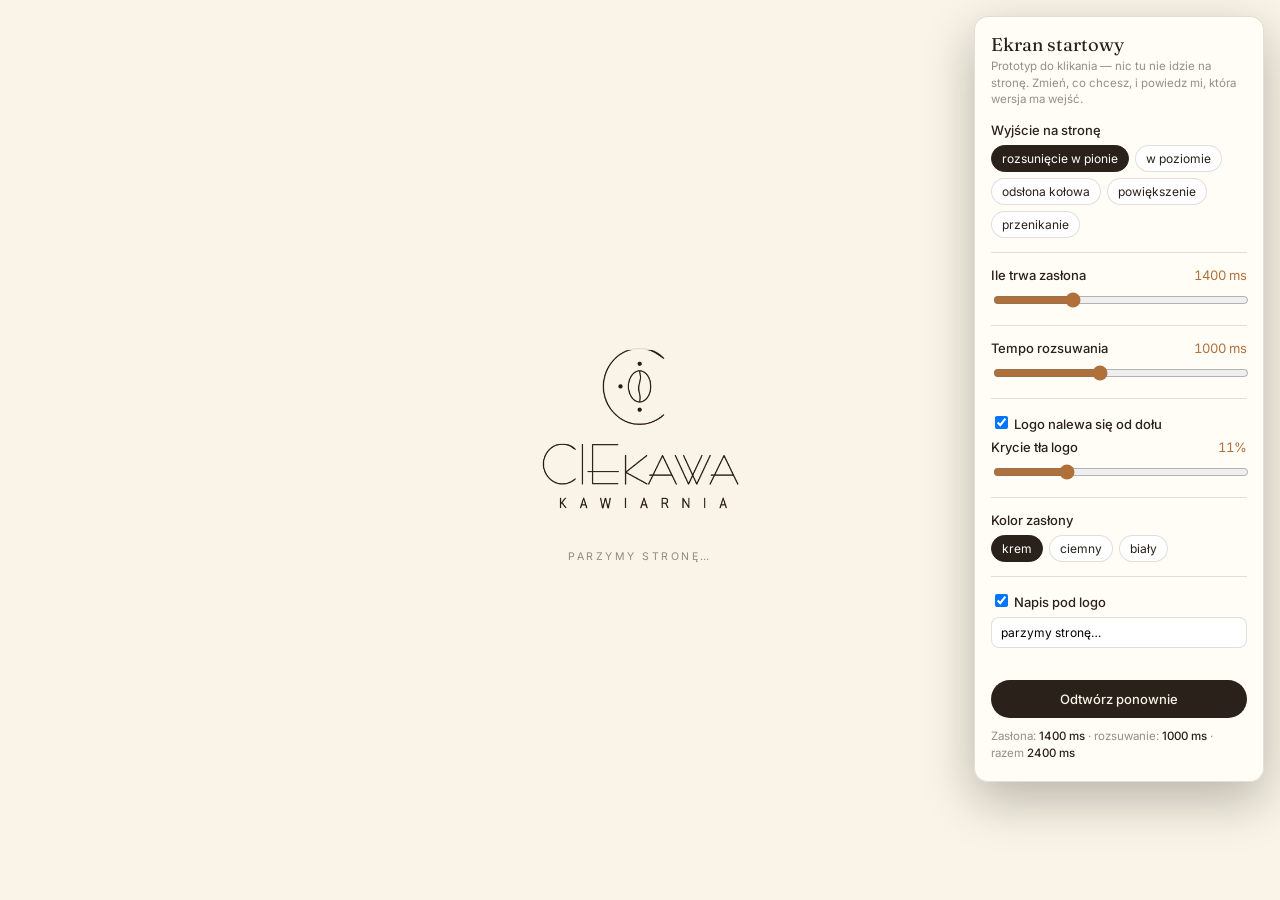
==== prototyp/ekran-startowy.html @ 59ba994a "Prototyp ekranu startowego z panelem sterowania Strona do klikania: pięć wariantów wyjścia (rozsunię" ====
<!doctype html>
<html lang="pl">
<head>
<meta charset="utf-8">
<meta name="viewport" content="width=device-width, initial-scale=1">
<title>Prototyp — ekran startowy CIEkawej</title>
<link rel="preconnect" href="https://fonts.googleapis.com">
<link rel="preconnect" href="https://fonts.gstatic.com" crossorigin>
<link href="https://fonts.googleapis.com/css2?family=Fraunces:opsz,wght@9..144,300..600&family=Inter:wght@300..600&display=swap" rel="stylesheet">
<style>
:root{
  --cream:#F9F4E7; --ink:#2A211A; --ink-soft:rgba(42,33,26,.5);
  --line:rgba(42,33,26,.14); --amber:#B0703A;
  --sans:"Inter",system-ui,sans-serif; --serif:"Fraunces",Georgia,serif;
  /* sterowane z panelu */
  --zaslona:#F9F4E7;
  --ghost:.11;
  --rozsuwanie:1000ms;
}
*,*::before,*::after{box-sizing:border-box}
html,body{margin:0;height:100%}
body{background:#111;font-family:var(--sans);color:var(--ink);overflow:hidden}

/* ---------- to, co jest pod zasłoną ---------- */
.scena{position:fixed;inset:0;overflow:hidden}
.scena video{width:100%;height:100%;object-fit:cover}
.scena__tekst{
  position:absolute;inset:0;display:grid;place-items:center;text-align:center;
  color:#F9F4E7;padding:20px;
}
.scena__tekst h1{
  font-family:var(--serif);font-weight:400;font-size:clamp(2rem,5.4vw,4rem);
  letter-spacing:-.028em;margin:0;text-shadow:0 2px 30px rgba(10,7,5,.6);
}

/* ---------- zasłona ---------- */
.splash{position:fixed;inset:0;z-index:50;display:flex;flex-direction:column;
  align-items:center;justify-content:center;gap:26px}
.splash.znikniete{display:none}
.panel{position:absolute;background:var(--zaslona);transition:transform var(--rozsuwanie) cubic-bezier(.76,0,.24,1)}

/* pionowe rozsunięcie */
[data-wariant="pion"] .panel{left:0;width:100%;height:50.2%}
[data-wariant="pion"] .panel--a{top:0}
[data-wariant="pion"] .panel--b{bottom:0}
[data-wariant="pion"].wychodzi .panel--a{transform:translateY(-100%)}
[data-wariant="pion"].wychodzi .panel--b{transform:translateY(100%)}

/* poziome rozsunięcie */
[data-wariant="poziom"] .panel{top:0;height:100%;width:50.2%}
[data-wariant="poziom"] .panel--a{left:0}
[data-wariant="poziom"] .panel--b{right:0}
[data-wariant="poziom"].wychodzi .panel--a{transform:translateX(-100%)}
[data-wariant="poziom"].wychodzi .panel--b{transform:translateX(100%)}

/* przenikanie */
[data-wariant="przenik"] .panel{inset:0;width:100%;height:100%;
  transition:opacity var(--rozsuwanie) ease}
[data-wariant="przenik"] .panel--b{display:none}
[data-wariant="przenik"].wychodzi .panel--a{opacity:0}

/* powiększenie i zanik */
[data-wariant="zoom"] .panel{inset:0;width:100%;height:100%;
  transition:transform var(--rozsuwanie) cubic-bezier(.7,0,.3,1),opacity var(--rozsuwanie) ease}
[data-wariant="zoom"] .panel--b{display:none}
[data-wariant="zoom"].wychodzi .panel--a{transform:scale(1.35);opacity:0}

/* odsłona kołowa */
[data-wariant="kolo"] .panel{inset:0;width:100%;height:100%;
  clip-path:circle(150% at 50% 50%);
  transition:clip-path var(--rozsuwanie) cubic-bezier(.76,0,.24,1)}
[data-wariant="kolo"] .panel--b{display:none}
[data-wariant="kolo"].wychodzi .panel--a{clip-path:circle(0% at 50% 50%)}

.znak{position:relative;z-index:2;width:clamp(150px,20vw,215px);
  opacity:0;transform:scale(.94);
  animation:wejscie .8s cubic-bezier(.22,1,.36,1) forwards;
  transition:opacity .55s ease,transform var(--rozsuwanie) cubic-bezier(.76,0,.24,1)}
@keyframes wejscie{to{opacity:1;transform:scale(1)}}
.znak__tlo{width:100%;height:auto;opacity:var(--ghost);display:block}
.znak__wrap{position:absolute;left:0;bottom:0;width:100%;height:0;overflow:hidden;
  transition:height .45s cubic-bezier(.33,1,.68,1)}
.znak__pelne{position:absolute;left:0;bottom:0;width:100%;height:auto}
.splash.wychodzi .znak{opacity:0;transform:scale(1.12)}
/* bez nalewania logo po prostu jest w całości */
.bez-nalewania .znak__tlo{opacity:0}
.bez-nalewania .znak__wrap{height:100% !important}

.etykieta{position:relative;z-index:2;font-size:.66rem;letter-spacing:.24em;
  text-transform:uppercase;color:var(--ink-soft);transition:opacity .4s ease}
.splash.wychodzi .etykieta{opacity:0}
.bez-etykiety .etykieta{display:none}

/* ---------- panel sterowania ---------- */
.pulpit{
  position:fixed;z-index:99;right:16px;top:16px;width:290px;max-height:calc(100vh - 32px);
  overflow:auto;background:rgba(255,253,246,.97);backdrop-filter:blur(10px);
  border:1px solid var(--line);border-radius:14px;padding:16px 16px 18px;
  box-shadow:0 18px 50px rgba(20,14,10,.28);font-size:13px;
}
.pulpit h2{font-family:var(--serif);font-weight:400;font-size:1.15rem;margin:0 0 2px}
.pulpit .hint{margin:0 0 14px;color:var(--ink-soft);font-size:11.5px;line-height:1.45}
.grupa{margin-bottom:14px;padding-bottom:14px;border-bottom:1px solid var(--line)}
.grupa:last-of-type{border-bottom:none}
.grupa > label{display:block;font-weight:500;margin-bottom:7px}
.wart{float:right;font-weight:400;color:var(--amber);font-variant-numeric:tabular-nums}
input[type=range]{width:100%;accent-color:var(--amber)}
.radio{display:flex;flex-wrap:wrap;gap:6px}
.radio label{
  font-size:12px;padding:5px 10px;border:1px solid var(--line);border-radius:100px;
  cursor:pointer;background:#fff;
}
.radio input{position:absolute;opacity:0;pointer-events:none}
.radio input:checked + span{color:#fff}
.radio label:has(input:checked){background:var(--ink);border-color:var(--ink);color:#fff}
.przelacz{display:flex;align-items:center;gap:8px;font-weight:400;margin-bottom:7px}
.odtworz{
  width:100%;padding:11px;border:none;border-radius:100px;background:var(--ink);color:var(--cream);
  font-family:var(--sans);font-size:13px;font-weight:500;cursor:pointer;margin-top:4px;
}
.odtworz:hover{background:#40332A}
.podsum{margin:10px 0 0;font-size:11.5px;line-height:1.5;color:var(--ink-soft)}
.podsum b{color:var(--ink);font-weight:500}
@media (max-width:720px){ .pulpit{right:8px;left:8px;width:auto;top:8px} }
</style>
</head>
<body>

<div class="scena">
  <video autoplay muted loop playsinline poster="../assets/img/poster.jpg" src="../assets/video/hero-540.mp4"></video>
  <div class="scena__tekst"><h1>Kawa to dopiero początek.</h1></div>
</div>

<div class="splash" id="splash" data-wariant="pion">
  <i class="panel panel--a"></i>
  <i class="panel panel--b"></i>
  <div class="znak" id="znak">
    <img class="znak__tlo" src="../assets/img/logo.png" alt="">
    <span class="znak__wrap" id="wrap"><img class="znak__pelne" src="../assets/img/logo.png" alt=""></span>
  </div>
  <span class="etykieta" id="etykieta">parzymy stronę…</span>
</div>

<form class="pulpit" id="pulpit" onsubmit="return false">
  <h2>Ekran startowy</h2>
  <p class="hint">Prototyp do klikania — nic tu nie idzie na stronę. Zmień, co chcesz, i powiedz mi, która wersja ma wejść.</p>

  <div class="grupa">
    <label>Wyjście na stronę</label>
    <div class="radio" id="wariant">
      <label><input type="radio" name="w" value="pion" checked><span>rozsunięcie w pionie</span></label>
      <label><input type="radio" name="w" value="poziom"><span>w poziomie</span></label>
      <label><input type="radio" name="w" value="kolo"><span>odsłona kołowa</span></label>
      <label><input type="radio" name="w" value="zoom"><span>powiększenie</span></label>
      <label><input type="radio" name="w" value="przenik"><span>przenikanie</span></label>
    </div>
  </div>

  <div class="grupa">
    <label>Ile trwa zasłona <span class="wart" id="v-trwa">1400 ms</span></label>
    <input type="range" id="trwa" min="500" max="3500" step="100" value="1400">
  </div>

  <div class="grupa">
    <label>Tempo rozsuwania <span class="wart" id="v-roz">1000 ms</span></label>
    <input type="range" id="roz" min="300" max="2000" step="50" value="1000">
  </div>

  <div class="grupa">
    <label class="przelacz"><input type="checkbox" id="nalew" checked> Logo nalewa się od dołu</label>
    <label>Krycie tła logo <span class="wart" id="v-ghost">11%</span></label>
    <input type="range" id="ghost" min="0" max="40" step="1" value="11">
  </div>

  <div class="grupa">
    <label>Kolor zasłony</label>
    <div class="radio" id="kolor">
      <label><input type="radio" name="k" value="#F9F4E7" checked><span>krem</span></label>
      <label><input type="radio" name="k" value="#2A211A"><span>ciemny</span></label>
      <label><input type="radio" name="k" value="#FFFFFF"><span>biały</span></label>
    </div>
  </div>

  <div class="grupa">
    <label class="przelacz"><input type="checkbox" id="napis" checked> Napis pod logo</label>
    <input type="text" id="napisTxt" value="parzymy stronę…" style="width:100%;padding:7px 9px;border:1px solid var(--line);border-radius:8px;font-family:var(--sans);font-size:12px">
  </div>

  <button class="odtworz" id="odtworz" type="button">Odtwórz ponownie</button>
  <p class="podsum" id="podsum"></p>
</form>

<script>
(function(){
  var splash=document.getElementById('splash'), wrap=document.getElementById('wrap'),
      znak=document.getElementById('znak'), etyk=document.getElementById('etykieta'),
      podsum=document.getElementById('podsum'), root=document.documentElement;
  var timery=[];

  function czysc(){ timery.forEach(clearTimeout); timery=[]; }
  function po(ms,f){ timery.push(setTimeout(f,ms)); }

  function ustawienia(){
    return {
      wariant: document.querySelector('input[name=w]:checked').value,
      trwa: +document.getElementById('trwa').value,
      roz: +document.getElementById('roz').value,
      nalew: document.getElementById('nalew').checked,
      ghost: +document.getElementById('ghost').value,
      kolor: document.querySelector('input[name=k]:checked').value,
      napis: document.getElementById('napis').checked,
      napisTxt: document.getElementById('napisTxt').value
    };
  }

  function odtworz(){
    czysc();
    var u=ustawienia();
    root.style.setProperty('--zaslona',u.kolor);
    root.style.setProperty('--ghost',(u.ghost/100).toFixed(2));
    root.style.setProperty('--rozsuwanie',u.roz+'ms');
    splash.dataset.wariant=u.wariant;
    splash.classList.toggle('bez-nalewania',!u.nalew);
    splash.classList.toggle('bez-etykiety',!u.napis);
    etyk.textContent=u.napisTxt;
    /* na ciemnej zasłonie napis musi być jasny, a logo i tak jest ciemną kreską */
    var ciemna = u.kolor==='#2A211A';
    etyk.style.color = ciemna ? 'rgba(249,244,231,.55)' : '';
    znak.style.filter = ciemna ? 'brightness(0) invert(1)' : '';

    splash.classList.remove('znikniete','wychodzi');
    wrap.style.transition='none'; wrap.style.height='0%';
    znak.style.animation='none'; void znak.offsetWidth;
    znak.style.animation='';
    po(20,function(){ wrap.style.transition=''; });

    /* nalewanie rozłożone na czas trwania zasłony */
    if(u.nalew){
      var kroki=14;
      for(var i=1;i<=kroki;i++){
        (function(i){ po(u.trwa*i/kroki*0.92, function(){ wrap.style.height=(i/kroki*100)+'%'; }); })(i);
      }
    }

    po(u.trwa, function(){
      splash.classList.add('wychodzi');
      po(u.roz+60, function(){ splash.classList.add('znikniete'); });
    });

    podsum.innerHTML='Zasłona: <b>'+u.trwa+' ms</b> · rozsuwanie: <b>'+u.roz+
      ' ms</b> · razem <b>'+(u.trwa+u.roz)+' ms</b>';
  }

  document.getElementById('odtworz').addEventListener('click',odtworz);
  document.getElementById('pulpit').addEventListener('input',function(e){
    document.getElementById('v-trwa').textContent=document.getElementById('trwa').value+' ms';
    document.getElementById('v-roz').textContent=document.getElementById('roz').value+' ms';
    document.getElementById('v-ghost').textContent=document.getElementById('ghost').value+'%';
    odtworz();
  });
  document.getElementById('pulpit').addEventListener('change',odtworz);
  odtworz();
})();
</script>
</body>
</html>
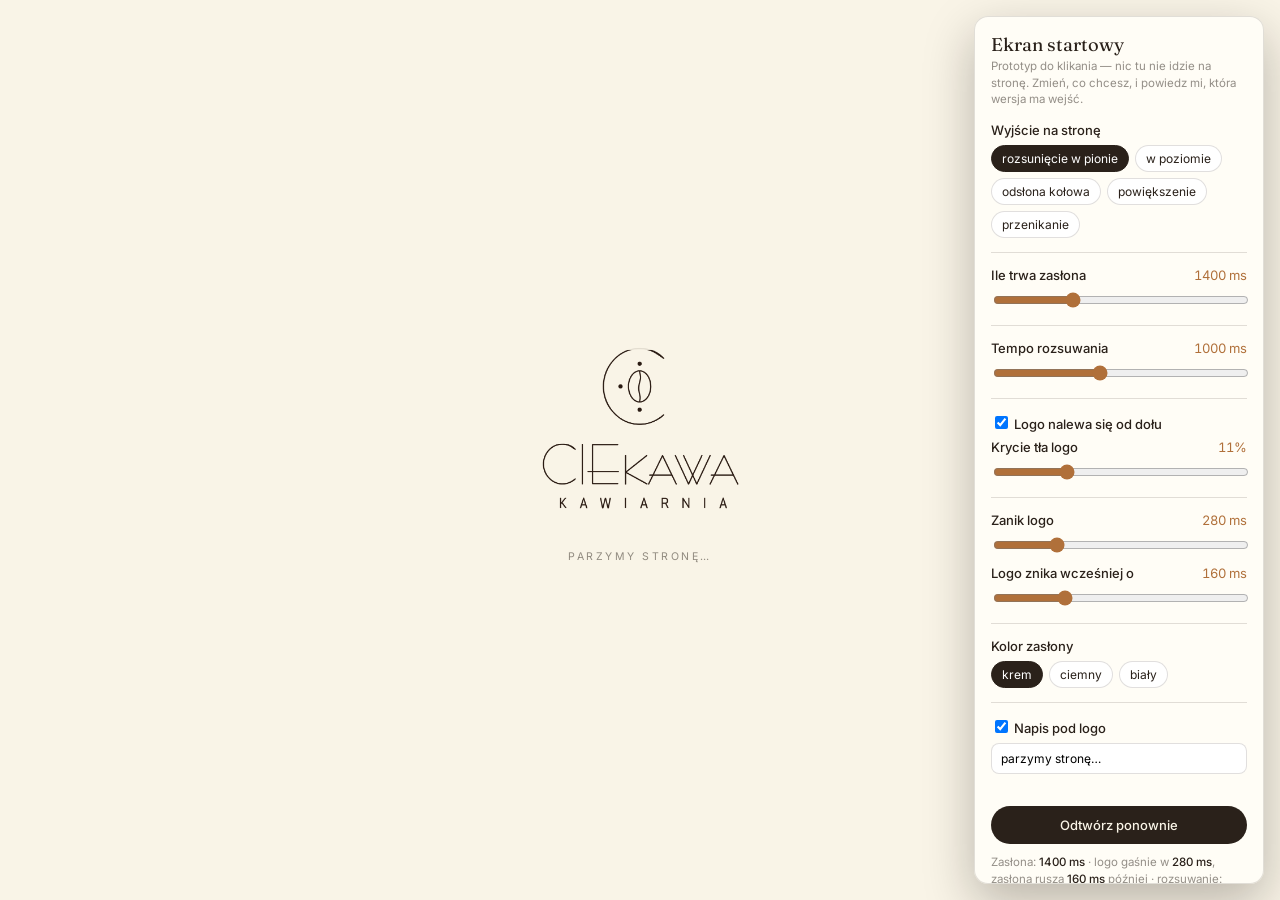
==== commit 058c9e78: "Logo nie wisi już nad odsłoniętą stroną Dawid zgłosił, że logo zostaje za długo, gdy tło już się roz" ====
--- a/prototyp/ekran-startowy.html
+++ b/prototyp/ekran-startowy.html
@@ -16,6 +16,8 @@
   --zaslona:#F9F4E7;
   --ghost:.11;
   --rozsuwanie:1000ms;
+  --logo-zanik:280ms;        /* jak szybko znika logo */
+  --logo-wyprzedzenie:160ms; /* o ile wcześniej znika niż rusza zasłona */
 }
 *,*::before,*::after{box-sizing:border-box}
 html,body{margin:0;height:100%}
@@ -37,7 +39,8 @@
 .splash{position:fixed;inset:0;z-index:50;display:flex;flex-direction:column;
   align-items:center;justify-content:center;gap:26px}
 .splash.znikniete{display:none}
-.panel{position:absolute;background:var(--zaslona);transition:transform var(--rozsuwanie) cubic-bezier(.76,0,.24,1)}
+.panel{position:absolute;background:var(--zaslona);
+  transition:transform var(--rozsuwanie) cubic-bezier(.76,0,.24,1) var(--logo-wyprzedzenie)}
 
 /* pionowe rozsunięcie */
 [data-wariant="pion"] .panel{left:0;width:100%;height:50.2%}
@@ -55,39 +58,41 @@
 
 /* przenikanie */
 [data-wariant="przenik"] .panel{inset:0;width:100%;height:100%;
-  transition:opacity var(--rozsuwanie) ease}
+  transition:opacity var(--rozsuwanie) ease var(--logo-wyprzedzenie)}
 [data-wariant="przenik"] .panel--b{display:none}
 [data-wariant="przenik"].wychodzi .panel--a{opacity:0}
 
 /* powiększenie i zanik */
 [data-wariant="zoom"] .panel{inset:0;width:100%;height:100%;
-  transition:transform var(--rozsuwanie) cubic-bezier(.7,0,.3,1),opacity var(--rozsuwanie) ease}
+  transition:transform var(--rozsuwanie) cubic-bezier(.7,0,.3,1) var(--logo-wyprzedzenie),
+             opacity var(--rozsuwanie) ease var(--logo-wyprzedzenie)}
 [data-wariant="zoom"] .panel--b{display:none}
 [data-wariant="zoom"].wychodzi .panel--a{transform:scale(1.35);opacity:0}
 
 /* odsłona kołowa */
 [data-wariant="kolo"] .panel{inset:0;width:100%;height:100%;
   clip-path:circle(150% at 50% 50%);
-  transition:clip-path var(--rozsuwanie) cubic-bezier(.76,0,.24,1)}
+  transition:clip-path var(--rozsuwanie) cubic-bezier(.76,0,.24,1) var(--logo-wyprzedzenie)}
 [data-wariant="kolo"] .panel--b{display:none}
 [data-wariant="kolo"].wychodzi .panel--a{clip-path:circle(0% at 50% 50%)}
 
 .znak{position:relative;z-index:2;width:clamp(150px,20vw,215px);
   opacity:0;transform:scale(.94);
   animation:wejscie .8s cubic-bezier(.22,1,.36,1) forwards;
-  transition:opacity .55s ease,transform var(--rozsuwanie) cubic-bezier(.76,0,.24,1)}
+  transition:opacity var(--logo-zanik) ease,
+             transform var(--logo-zanik) cubic-bezier(.4,0,.2,1)}
 @keyframes wejscie{to{opacity:1;transform:scale(1)}}
 .znak__tlo{width:100%;height:auto;opacity:var(--ghost);display:block}
 .znak__wrap{position:absolute;left:0;bottom:0;width:100%;height:0;overflow:hidden;
   transition:height .45s cubic-bezier(.33,1,.68,1)}
 .znak__pelne{position:absolute;left:0;bottom:0;width:100%;height:auto}
-.splash.wychodzi .znak{opacity:0;transform:scale(1.12)}
+.splash.wychodzi .znak{opacity:0;transform:scale(1.06)}
 /* bez nalewania logo po prostu jest w całości */
 .bez-nalewania .znak__tlo{opacity:0}
 .bez-nalewania .znak__wrap{height:100% !important}
 
 .etykieta{position:relative;z-index:2;font-size:.66rem;letter-spacing:.24em;
-  text-transform:uppercase;color:var(--ink-soft);transition:opacity .4s ease}
+  text-transform:uppercase;color:var(--ink-soft);transition:opacity var(--logo-zanik) ease}
 .splash.wychodzi .etykieta{opacity:0}
 .bez-etykiety .etykieta{display:none}
 
@@ -173,6 +178,13 @@
   </div>
 
   <div class="grupa">
+    <label>Zanik logo <span class="wart" id="v-zanik">280 ms</span></label>
+    <input type="range" id="zanik" min="120" max="800" step="20" value="280">
+    <label style="margin-top:9px">Logo znika wcześniej o <span class="wart" id="v-wyprz">160 ms</span></label>
+    <input type="range" id="wyprz" min="0" max="600" step="20" value="160">
+  </div>
+
+  <div class="grupa">
     <label>Kolor zasłony</label>
     <div class="radio" id="kolor">
       <label><input type="radio" name="k" value="#F9F4E7" checked><span>krem</span></label>
@@ -209,7 +221,9 @@
       ghost: +document.getElementById('ghost').value,
       kolor: document.querySelector('input[name=k]:checked').value,
       napis: document.getElementById('napis').checked,
-      napisTxt: document.getElementById('napisTxt').value
+      napisTxt: document.getElementById('napisTxt').value,
+      zanik: +document.getElementById('zanik').value,
+      wyprz: +document.getElementById('wyprz').value
     };
   }
 
@@ -219,6 +233,8 @@
     root.style.setProperty('--zaslona',u.kolor);
     root.style.setProperty('--ghost',(u.ghost/100).toFixed(2));
     root.style.setProperty('--rozsuwanie',u.roz+'ms');
+    root.style.setProperty('--logo-zanik',u.zanik+'ms');
+    root.style.setProperty('--logo-wyprzedzenie',u.wyprz+'ms');
     splash.dataset.wariant=u.wariant;
     splash.classList.toggle('bez-nalewania',!u.nalew);
     splash.classList.toggle('bez-etykiety',!u.napis);
@@ -244,11 +260,12 @@
 
     po(u.trwa, function(){
       splash.classList.add('wychodzi');
-      po(u.roz+60, function(){ splash.classList.add('znikniete'); });
+      po(u.wyprz+u.roz+60, function(){ splash.classList.add('znikniete'); });
     });
 
-    podsum.innerHTML='Zasłona: <b>'+u.trwa+' ms</b> · rozsuwanie: <b>'+u.roz+
-      ' ms</b> · razem <b>'+(u.trwa+u.roz)+' ms</b>';
+    podsum.innerHTML='Zasłona: <b>'+u.trwa+' ms</b> · logo gaśnie w <b>'+u.zanik+
+      ' ms</b>, zasłona rusza <b>'+u.wyprz+' ms</b> później · rozsuwanie: <b>'+u.roz+
+      ' ms</b> · razem <b>'+(u.trwa+u.wyprz+u.roz)+' ms</b>';
   }
 
   document.getElementById('odtworz').addEventListener('click',odtworz);
@@ -256,6 +273,8 @@
     document.getElementById('v-trwa').textContent=document.getElementById('trwa').value+' ms';
     document.getElementById('v-roz').textContent=document.getElementById('roz').value+' ms';
     document.getElementById('v-ghost').textContent=document.getElementById('ghost').value+'%';
+    document.getElementById('v-zanik').textContent=document.getElementById('zanik').value+' ms';
+    document.getElementById('v-wyprz').textContent=document.getElementById('wyprz').value+' ms';
     odtworz();
   });
   document.getElementById('pulpit').addEventListener('change',odtworz);
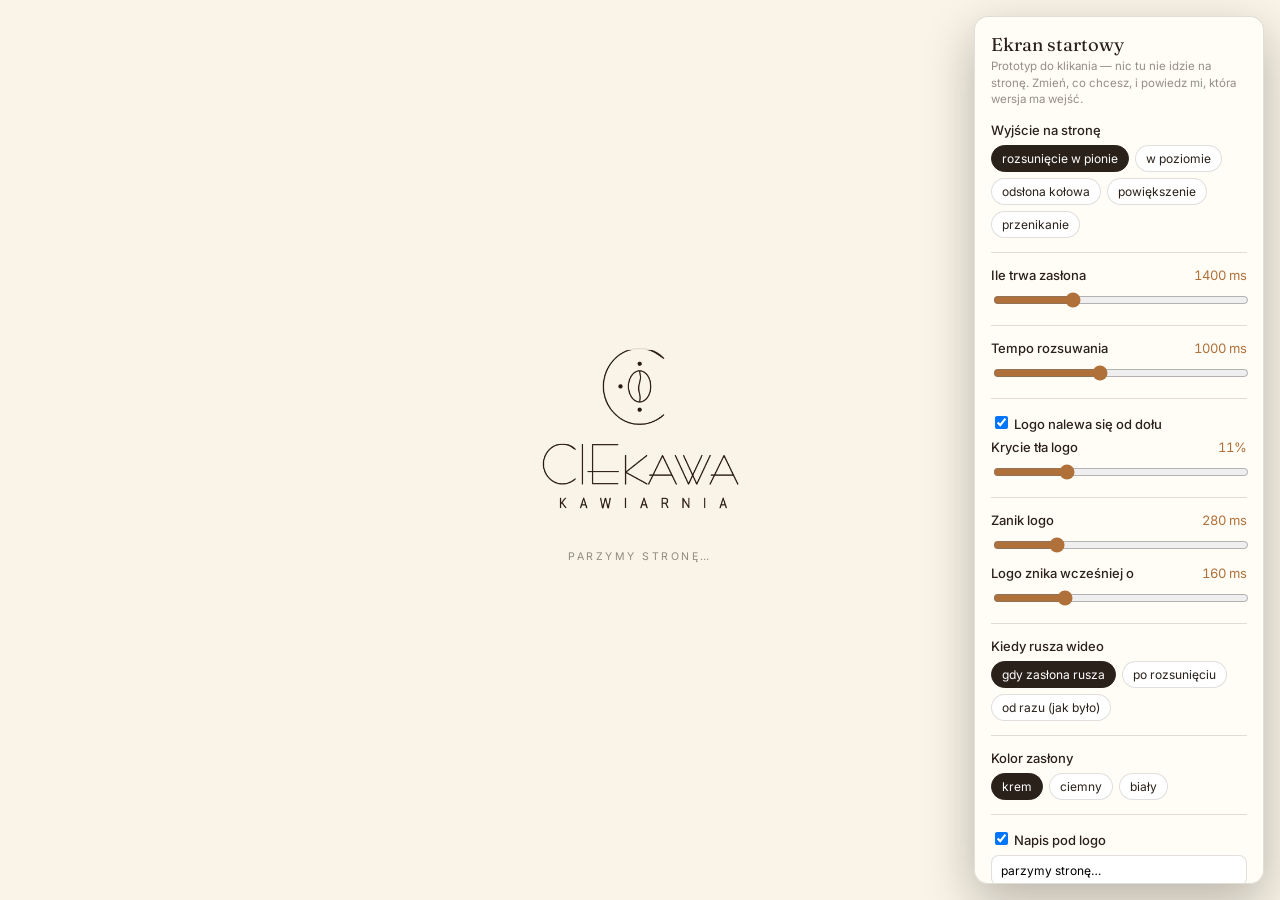
==== commit 6a950e00: "Wideo czeka na pierwszej klatce, aż zasłona ruszy Wideo miało autoplay, więc leciało pod zasłoną i p" ====
--- a/prototyp/ekran-startowy.html
+++ b/prototyp/ekran-startowy.html
@@ -76,17 +76,23 @@
 [data-wariant="kolo"] .panel--b{display:none}
 [data-wariant="kolo"].wychodzi .panel--a{clip-path:circle(0% at 50% 50%)}
 
+/* Wejście przez klasę, nie przez @keyframes z forwards.
+   Animacja z fill-mode nadpisuje opacity ustawiane przejściem, więc logo
+   nie dawało się wygasić na wyjściu i wisiało do samego display:none. */
 .znak{position:relative;z-index:2;width:clamp(150px,20vw,215px);
-  opacity:0;transform:scale(.94);
-  animation:wejscie .8s cubic-bezier(.22,1,.36,1) forwards;
-  transition:opacity var(--logo-zanik) ease,
-             transform var(--logo-zanik) cubic-bezier(.4,0,.2,1)}
-@keyframes wejscie{to{opacity:1;transform:scale(1)}}
+  opacity:0;transform:scale(.94)}
+.splash.wszedl .znak{
+  opacity:1;transform:scale(1);
+  transition:opacity .8s cubic-bezier(.22,1,.36,1),
+             transform .8s cubic-bezier(.22,1,.36,1)}
 .znak__tlo{width:100%;height:auto;opacity:var(--ghost);display:block}
 .znak__wrap{position:absolute;left:0;bottom:0;width:100%;height:0;overflow:hidden;
   transition:height .45s cubic-bezier(.33,1,.68,1)}
 .znak__pelne{position:absolute;left:0;bottom:0;width:100%;height:auto}
-.splash.wychodzi .znak{opacity:0;transform:scale(1.06)}
+.splash.wychodzi .znak{
+  opacity:0;transform:scale(1.06);
+  transition:opacity var(--logo-zanik) ease,
+             transform var(--logo-zanik) cubic-bezier(.4,0,.2,1)}
 /* bez nalewania logo po prostu jest w całości */
 .bez-nalewania .znak__tlo{opacity:0}
 .bez-nalewania .znak__wrap{height:100% !important}
@@ -132,7 +138,10 @@
 <body>
 
 <div class="scena">
-  <video autoplay muted loop playsinline poster="../assets/img/poster.jpg" src="../assets/video/hero-540.mp4"></video>
+  <!-- Bez autoplay: wideo stoi na pierwszej klatce, dopóki zasłona nie ruszy.
+       preload="auto" żeby ruszyło natychmiast, bez doczytywania. -->
+  <video id="wideo" muted loop playsinline preload="auto"
+         poster="../assets/img/poster.jpg" src="../assets/video/hero-540.mp4"></video>
   <div class="scena__tekst"><h1>Kawa to dopiero początek.</h1></div>
 </div>
 
@@ -185,6 +194,15 @@
   </div>
 
   <div class="grupa">
+    <label>Kiedy rusza wideo</label>
+    <div class="radio" id="start">
+      <label><input type="radio" name="s" value="rozsuwanie" checked><span>gdy zasłona rusza</span></label>
+      <label><input type="radio" name="s" value="po"><span>po rozsunięciu</span></label>
+      <label><input type="radio" name="s" value="odrazu"><span>od razu (jak było)</span></label>
+    </div>
+  </div>
+
+  <div class="grupa">
     <label>Kolor zasłony</label>
     <div class="radio" id="kolor">
       <label><input type="radio" name="k" value="#F9F4E7" checked><span>krem</span></label>
@@ -204,12 +222,25 @@
 
 <script>
 (function(){
+  var wideo=document.getElementById('wideo');
   var splash=document.getElementById('splash'), wrap=document.getElementById('wrap'),
       znak=document.getElementById('znak'), etyk=document.getElementById('etykieta'),
       podsum=document.getElementById('podsum'), root=document.documentElement;
   var timery=[];
 
   function czysc(){ timery.forEach(clearTimeout); timery=[]; }
+  function graj(){ var p = wideo.play(); if (p && p.catch) p.catch(function(){}); }
+  /* Cofnij wideo na start i zatrzymaj — inaczej po odsłonięciu byłoby już
+     w połowie i pierwsze ujęcia przepadają. Gdy metadane jeszcze nie doszły,
+     przypisanie currentTime przepada, więc powtarzamy je po loadedmetadata. */
+  function cofnij(){
+    try { wideo.pause(); wideo.currentTime = 0; } catch(e){}
+    if (wideo.readyState === 0) {
+      wideo.addEventListener('loadedmetadata', function(){
+        try { wideo.currentTime = 0; } catch(e){}
+      }, { once:true });
+    }
+  }
   function po(ms,f){ timery.push(setTimeout(f,ms)); }
 
   function ustawienia(){
@@ -223,7 +254,8 @@
       napis: document.getElementById('napis').checked,
       napisTxt: document.getElementById('napisTxt').value,
       zanik: +document.getElementById('zanik').value,
-      wyprz: +document.getElementById('wyprz').value
+      wyprz: +document.getElementById('wyprz').value,
+      start: document.querySelector('input[name=s]:checked').value
     };
   }
 
@@ -244,11 +276,13 @@
     etyk.style.color = ciemna ? 'rgba(249,244,231,.55)' : '';
     znak.style.filter = ciemna ? 'brightness(0) invert(1)' : '';
 
-    splash.classList.remove('znikniete','wychodzi');
+    cofnij();
+    if (u.start === 'odrazu') graj();
+
+    splash.classList.remove('znikniete','wychodzi','wszedl');
     wrap.style.transition='none'; wrap.style.height='0%';
-    znak.style.animation='none'; void znak.offsetWidth;
-    znak.style.animation='';
-    po(20,function(){ wrap.style.transition=''; });
+    void splash.offsetWidth;                       /* wymuś przeliczenie */
+    po(20,function(){ wrap.style.transition=''; splash.classList.add('wszedl'); });
 
     /* nalewanie rozłożone na czas trwania zasłony */
     if(u.nalew){
@@ -260,12 +294,19 @@
 
     po(u.trwa, function(){
       splash.classList.add('wychodzi');
-      po(u.wyprz+u.roz+60, function(){ splash.classList.add('znikniete'); });
+      if (u.start === 'rozsuwanie') po(u.wyprz, graj);
+      po(u.wyprz+u.roz+60, function(){
+        splash.classList.add('znikniete');
+        if (u.start === 'po') graj();
+      });
     });
 
     podsum.innerHTML='Zasłona: <b>'+u.trwa+' ms</b> · logo gaśnie w <b>'+u.zanik+
       ' ms</b>, zasłona rusza <b>'+u.wyprz+' ms</b> później · rozsuwanie: <b>'+u.roz+
-      ' ms</b> · razem <b>'+(u.trwa+u.wyprz+u.roz)+' ms</b>';
+      ' ms</b> · razem <b>'+(u.trwa+u.wyprz+u.roz)+' ms</b><br>Wideo rusza: <b>'+
+      ({rozsuwanie:'gdy zasłona rusza ('+(u.trwa+u.wyprz)+' ms)',
+        po:'po rozsunięciu ('+(u.trwa+u.wyprz+u.roz)+' ms)',
+        odrazu:'od razu (0 ms)'})[u.start]+'</b>';
   }
 
   document.getElementById('odtworz').addEventListener('click',odtworz);
